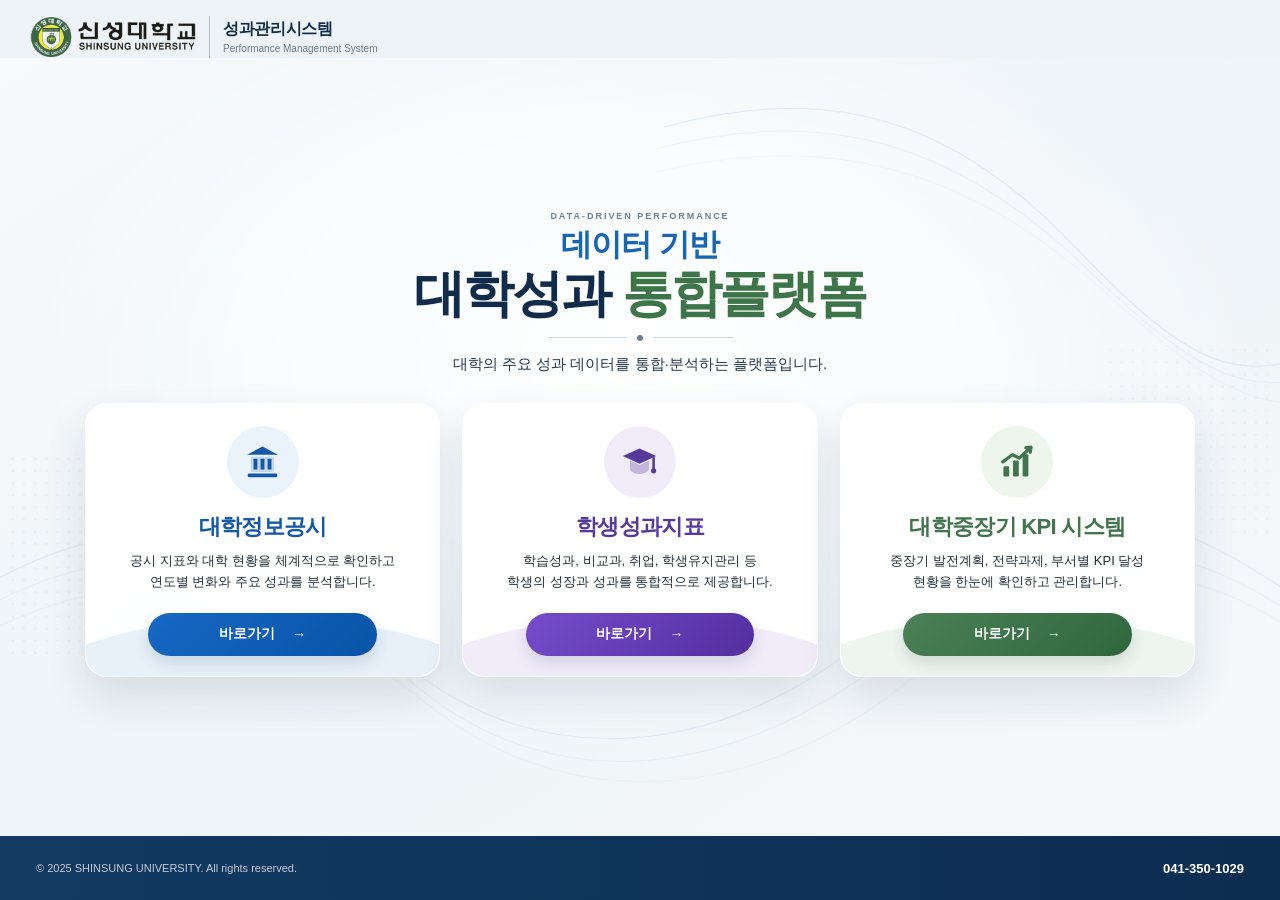
==== index.html @ 564b7c3f "Update index.html" ====
<!DOCTYPE html>
<html lang="ko">
<head>
  <meta charset="UTF-8">
  <meta name="viewport" content="width=device-width, initial-scale=1.0">
  <meta name="description" content="신성대학교 데이터 기반 대학성과 통합플랫폼">
  <title>신성대학교 대학성과 통합플랫폼</title>
  <link rel="stylesheet" href="style.css">
</head>
<body>
  <div class="portal-page">
    <header class="portal-header">
      <div class="brand-area">
        <img class="university-logo" src="logo.png" alt="신성대학교">
        <span class="brand-divider" aria-hidden="true"></span>
        <div class="system-name">
          <strong>성과관리시스템</strong>
          <span>Performance Management System</span>
        </div>
      </div>
    </header>

    <main class="portal-main">
      <svg class="background-art" viewBox="0 0 1600 900" preserveAspectRatio="none" aria-hidden="true">
        <defs>
          <linearGradient id="pageBg" x1="0" y1="0" x2="1" y2="1">
            <stop offset="0%" stop-color="#f8fafc"/>
            <stop offset="48%" stop-color="#eef4f8"/>
            <stop offset="100%" stop-color="#f5f8fa"/>
          </linearGradient>
          <radialGradient id="centerGlow" cx="50%" cy="38%" r="48%">
            <stop offset="0%" stop-color="#ffffff" stop-opacity=".96"/>
            <stop offset="55%" stop-color="#ffffff" stop-opacity=".64"/>
            <stop offset="100%" stop-color="#ffffff" stop-opacity="0"/>
          </radialGradient>
          <linearGradient id="waveBlue" x1="0" y1="0" x2="1" y2="1">
            <stop offset="0%" stop-color="#aecbe5" stop-opacity=".10"/>
            <stop offset="100%" stop-color="#91b5d6" stop-opacity=".32"/>
          </linearGradient>
          <pattern id="dotPattern" width="14" height="14" patternUnits="userSpaceOnUse">
            <circle cx="2" cy="2" r="1.2" fill="#a9bfd2" opacity=".38"/>
          </pattern>
        </defs>

        <rect width="1600" height="900" fill="url(#pageBg)"/>
        <rect width="1600" height="900" fill="url(#centerGlow)"/>

        <path d="M-80 645 C180 485, 310 550, 505 700 C680 835, 920 810, 1110 650 C1315 478, 1450 500, 1680 665"
              fill="none" stroke="#9ebfda" stroke-opacity=".20" stroke-width="1.4"/>
        <path d="M-90 675 C170 515, 330 580, 525 730 C700 860, 925 835, 1130 680 C1325 525, 1480 535, 1700 700"
              fill="none" stroke="#9ebfda" stroke-opacity=".14" stroke-width="1.2"/>
        <path d="M-100 705 C190 545, 345 610, 545 755 C720 880, 960 860, 1150 710 C1350 550, 1510 565, 1720 735"
              fill="none" stroke="#9ebfda" stroke-opacity=".10" stroke-width="1.2"/>

        <path d="M830 80 C1060 20, 1210 90, 1340 215 C1485 355, 1550 390, 1680 325"
              fill="none" stroke="#9ebfda" stroke-opacity=".23" stroke-width="1.4"/>
        <path d="M820 105 C1055 48, 1215 115, 1360 245 C1490 360, 1565 410, 1690 350"
              fill="none" stroke="#9ebfda" stroke-opacity=".15" stroke-width="1.2"/>
        <path d="M820 132 C1060 78, 1230 145, 1380 270 C1510 378, 1585 430, 1710 380"
              fill="none" stroke="#9ebfda" stroke-opacity=".10" stroke-width="1.1"/>

        <rect x="10" y="455" width="225" height="235" fill="url(#dotPattern)" opacity=".50"/>
        <rect x="1375" y="330" width="210" height="230" fill="url(#dotPattern)" opacity=".42"/>
      </svg>

      <section class="hero-copy" aria-labelledby="portal-title">
        <p class="eyebrow">DATA-DRIVEN PERFORMANCE</p>
        <h1 id="portal-title">
          <span>데이터 기반</span>
          대학성과 <em>통합플랫폼</em>
        </h1>
        <div class="title-rule" aria-hidden="true"><i></i></div>
        <p class="description">대학의 주요 성과 데이터를 통합·분석하는 플랫폼입니다.</p>
      </section>

      <section class="service-grid" aria-label="주요 시스템 바로가기">
        <article class="service-card blue-card">
          <div class="icon-circle">
            <svg viewBox="0 0 64 64" fill="none" aria-hidden="true">
              <path d="M32 7 8 20h48L32 7Z" fill="currentColor"/>
              <rect x="14" y="23" width="36" height="24" rx="3" fill="currentColor" opacity=".18"/>
              <rect x="18" y="26" width="6" height="17" rx="1" fill="currentColor"/>
              <rect x="29" y="26" width="6" height="17" rx="1" fill="currentColor"/>
              <rect x="40" y="26" width="6" height="17" rx="1" fill="currentColor"/>
              <rect x="9" y="49" width="46" height="6" rx="2" fill="currentColor"/>
            </svg>
          </div>
          <h2>대학정보공시</h2>
          <p>공시 지표와 대학 현황을 체계적으로 확인하고<br>연도별 변화와 주요 성과를 분석합니다.</p>
          <a href="https://app.powerbi.com/view?r=eyJrIjoiY2ZkOGFjMTYtNDg0Mi00NDZkLTliMjItMzZjOGU0MzM0Y2QyIiwidCI6IjliZThhN2JmLThkNTUtNDAwNi05ZTdmLWY5MWZkMWMyOTYxMSJ9&pageName=840dad815e2070e3724b" target="_blank" rel="noopener noreferrer">
            바로가기 <span>→</span>
          </a>
        </article>

        
        <article class="service-card purple-card">
          <div class="icon-circle">
            <svg viewBox="0 0 64 64" fill="none" aria-hidden="true">
              <path d="M32 10 6 22l26 12 26-12L32 10Z" fill="currentColor"/>
              <path d="M17 29v12c0 5 7 9 15 9s15-4 15-9V29L32 36 17 29Z" fill="currentColor" opacity=".30"/>
              <path d="M54 25v16" stroke="currentColor" stroke-width="4" stroke-linecap="round"/>
              <circle cx="54" cy="45" r="4" fill="currentColor"/>
            </svg>
          </div>
          <h2>학생성과지표</h2>
          <p>학습성과, 비교과, 취업, 학생유지관리 등<br>학생의 성장과 성과를 통합적으로 제공합니다.</p>
          <a href="https://app.powerbi.com/view?r=eyJrIjoiZDZhZWU0MGUtOGQ0My00NTRiLTliMzUtMmVjNWMxODRhMjM4IiwidCI6IjliZThhN2JmLThkNTUtNDAwNi05ZTdmLWY5MWZkMWMyOTYxMSJ9"
   target="_blank"
   rel="noopener noreferrer">
  바로가기 <span>→</span>
</a>
        </article>

        <article class="service-card green-card">
          <div class="icon-circle">
            <svg viewBox="0 0 64 64" fill="none" aria-hidden="true">
              <rect x="10" y="38" width="9" height="16" rx="2" fill="currentColor"/>
              <rect x="25" y="29" width="9" height="25" rx="2" fill="currentColor"/>
              <rect x="40" y="19" width="9" height="35" rx="2" fill="currentColor"/>
              <path d="M9 31 24 20l11 5 17-16" stroke="currentColor" stroke-width="5" stroke-linecap="round" stroke-linejoin="round"/>
              <path d="m45 9 8-1-1 8" stroke="currentColor" stroke-width="5" stroke-linecap="round" stroke-linejoin="round"/>
            </svg>
          </div>
          <h2>대학중장기 KPI 시스템</h2>
          <p>중장기 발전계획, 전략과제, 부서별 KPI 달성<br>현황을 한눈에 확인하고 관리합니다.</p>
          <a href="http://192.31.16.97:2100/" target="_blank" rel="noopener noreferrer">
            바로가기 <span>→</span>
          </a>
        </article>
      </section>
    </main>

    <footer class="portal-footer">
      <span>© 2025 SHINSUNG UNIVERSITY. All rights reserved.</span>
      <strong>041-350-1029</strong>
    </footer>
  </div>
</body>
</html>
---- style.css ----
:root{
  --navy:#102c4a;
  --blue:#1f61ad;
  --purple:#5b3f9c;
  --green:#3f7048;
  --muted:#606d7b;
  --footer:#0d3157;
  --shadow:0 18px 42px rgba(22,49,78,.12);
}
*{box-sizing:border-box}
html,body{margin:0;width:100%;height:100%;overflow:hidden}
body{
  font-family:"Pretendard","Noto Sans KR","Apple SD Gothic Neo","Malgun Gothic",sans-serif;
  color:#202d3e;
  background:#eef3f7;
}
a{color:inherit;text-decoration:none}
.portal-page{
  width:100vw;
  height:100vh;
  display:grid;
  grid-template-rows:auto 1fr auto;
  overflow:hidden;
}
.portal-header{
  position:relative;
  z-index:5;
  padding:16px 30px 0;
}
.brand-area{
  display:flex;
  align-items:center;
  gap:13px;
}
.university-logo{
  display:block;
  width:166px;
  height:auto;
}
.brand-divider{
  width:1px;
  height:42px;
  background:rgba(18,46,76,.28);
}
.system-name strong{
  display:block;
  color:var(--navy);
  font-size:16px;
  line-height:1.18;
  font-weight:800;
  letter-spacing:-.35px;
}
.system-name span{
  display:block;
  margin-top:4px;
  color:#6f7c8b;
  font-size:10px;
}
.portal-main{
  position:relative;
  min-height:0;
  padding:18px 32px 24px;
  display:flex;
  flex-direction:column;
  align-items:center;
  justify-content:center;
  overflow:hidden;
}
.background-art{
  position:absolute;
  inset:0;
  width:100%;
  height:100%;
}
.hero-copy{
  position:relative;
  z-index:2;
  width:min(840px,100%);
  margin-bottom:28px;
  text-align:center;
}
.eyebrow{
  margin:0 0 7px;
  color:#6f7f93;
  font-size:9px;
  font-weight:800;
  letter-spacing:.22em;
}
.hero-copy h1{
  margin:0;
  color:var(--navy);
  font-size:clamp(36px,4vw,56px);
  line-height:1.08;
  letter-spacing:-2.1px;
  font-weight:900;
}
.hero-copy h1 span{
  display:block;
  margin-bottom:4px;
  color:#1766b4;
  font-size:.60em;
  letter-spacing:-.8px;
}
.hero-copy h1 em{
  color:#3d7448;
  font-style:normal;
}
.title-rule{
  display:flex;
  align-items:center;
  gap:10px;
  width:185px;
  margin:14px auto 11px;
}
.title-rule::before,
.title-rule::after{
  content:"";
  flex:1;
  height:1px;
  background:rgba(35,61,88,.20);
}
.title-rule i{
  width:6px;
  height:6px;
  border-radius:50%;
  background:#6f7d8c;
}
.description{
  margin:0;
  color:#263849;
  font-size:15px;
  line-height:1.55;
}
.service-grid{
  position:relative;
  z-index:2;
  width:min(1110px,92vw);
  display:grid;
  grid-template-columns:repeat(3,1fr);
  gap:22px;
}
.service-card{
  min-height:245px;
  padding:22px 24px 20px;
  border:1px solid rgba(255,255,255,.90);
  border-radius:22px;
  background:rgba(255,255,255,.94);
  box-shadow:var(--shadow);
  display:flex;
  flex-direction:column;
  align-items:center;
  overflow:hidden;
  position:relative;
  transition:transform .2s ease, box-shadow .2s ease;
}
.service-card::after{
  content:"";
  position:absolute;
  left:-8%;
  right:-8%;
  bottom:-48px;
  height:105px;
  border-radius:50%;
  opacity:.24;
}
.blue-card::after{background:#9ec5eb}
.purple-card::after{background:#c4b0e9}
.green-card::after{background:#b7d6b9}
.service-card:hover{
  transform:translateY(-4px);
  box-shadow:0 24px 52px rgba(22,49,78,.16);
}
.icon-circle{
  width:72px;
  height:72px;
  margin-bottom:15px;
  border-radius:50%;
  display:grid;
  place-items:center;
}
.icon-circle svg{width:41px;height:41px}
.blue-card .icon-circle{color:#1459a6;background:#eaf3fc}
.purple-card .icon-circle{color:#573999;background:#f1ecf9}
.green-card .icon-circle{color:#42754d;background:#edf5ed}
.service-card h2{
  margin:0 0 8px;
  font-size:22px;
  line-height:1.3;
  letter-spacing:-.7px;
  text-align:center;
}
.blue-card h2{color:#1459a6}
.purple-card h2{color:#573999}
.green-card h2{color:#42754d}
.service-card p{
  margin:0 0 20px;
  color:#222d37;
  font-size:13px;
  line-height:1.65;
  text-align:center;
  flex:1;
}
.service-card a{
  position:relative;
  z-index:2;
  width:75%;
  min-height:43px;
  border-radius:999px;
  color:white;
  display:flex;
  align-items:center;
  justify-content:center;
  gap:17px;
  font-size:14px;
  font-weight:800;
  box-shadow:0 7px 15px rgba(24,49,77,.14);
}
.blue-card a{background:linear-gradient(135deg,#1768c4,#0753a7)}
.purple-card a{background:linear-gradient(135deg,#754dcc,#532e9e)}
.green-card a{background:linear-gradient(135deg,#4c8057,#2f673d)}
.portal-footer{
  min-height:64px;
  padding:0 36px;
  background:linear-gradient(90deg,#123a63,#0c2d50);
  color:white;
  display:flex;
  align-items:center;
  justify-content:space-between;
  gap:24px;
}
.portal-footer span{
  color:rgba(255,255,255,.74);
  font-size:11px;
}
.portal-footer strong{
  font-size:13px;
  font-weight:700;
}

@media(max-height:820px) and (min-width:901px){
  .portal-header{padding-top:10px}
  .university-logo{width:145px}
  .brand-divider{height:36px}
  .system-name strong{font-size:14px}
  .system-name span{font-size:9px}
  .portal-main{padding-top:8px;padding-bottom:15px}
  .hero-copy{margin-bottom:18px}
  .hero-copy h1{font-size:46px}
  .description{font-size:13px}
  .service-card{min-height:212px;padding:18px 20px 16px}
  .icon-circle{width:59px;height:59px;margin-bottom:10px}
  .icon-circle svg{width:34px;height:34px}
  .service-card h2{font-size:19px}
  .service-card p{font-size:12px;margin-bottom:14px}
  .service-card a{min-height:37px;font-size:12px}
  .portal-footer{min-height:50px}
}

@media(max-width:900px){
  html,body{height:auto;overflow-y:auto}
  .portal-page{height:auto;min-height:100vh}
  .portal-main{padding:48px 20px 38px}
  .service-grid{
    width:min(620px,92vw);
    grid-template-columns:1fr;
  }
  .portal-footer{
    padding:16px 20px;
    flex-direction:column;
    align-items:flex-start;
  }
}
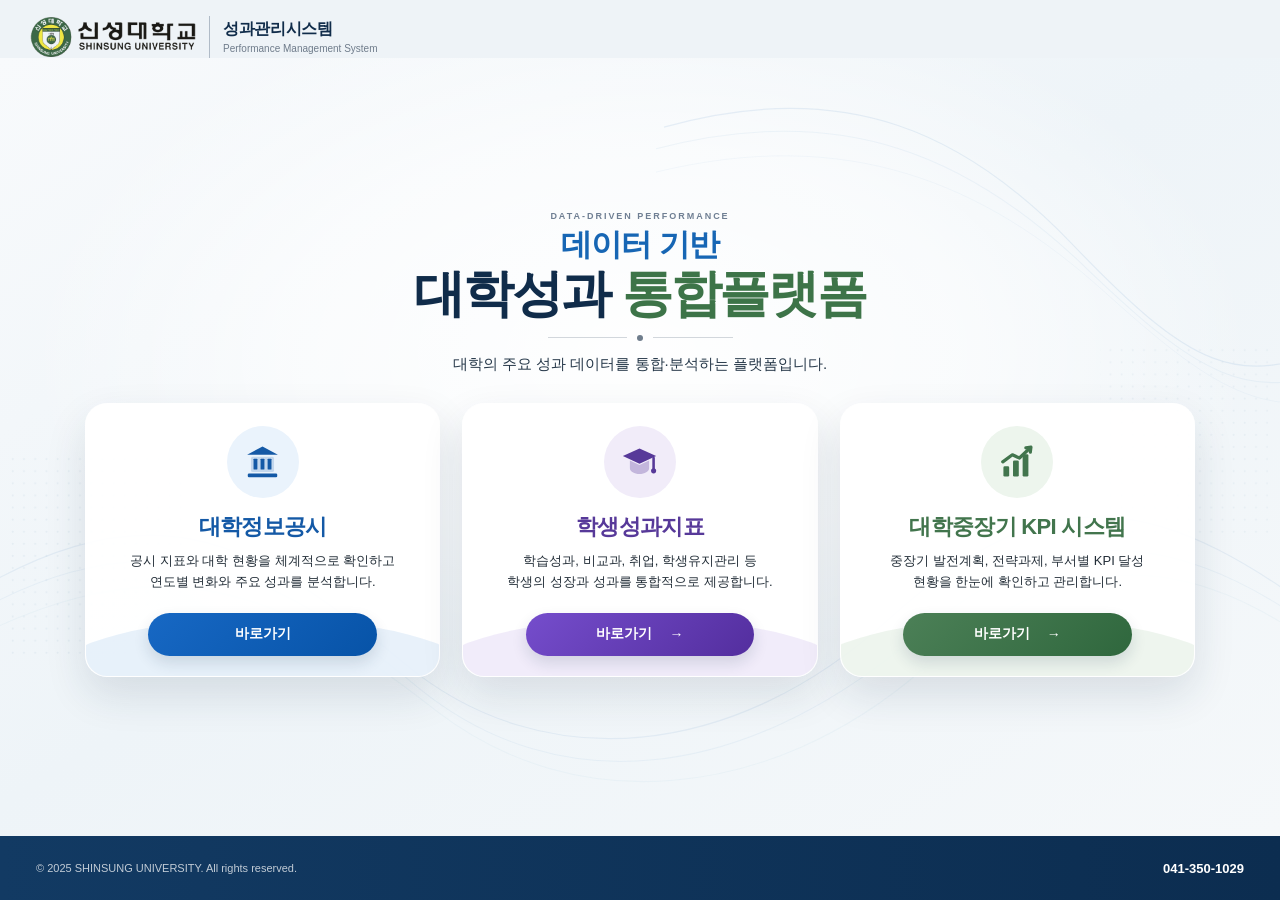
==== commit 14c07a34: "Update index.html" ====
--- a/index.html
+++ b/index.html
@@ -87,9 +87,9 @@
           </div>
           <h2>대학정보공시</h2>
           <p>공시 지표와 대학 현황을 체계적으로 확인하고<br>연도별 변화와 주요 성과를 분석합니다.</p>
-          <a href="https://app.powerbi.com/view?r=eyJrIjoiY2ZkOGFjMTYtNDg0Mi00NDZkLTliMjItMzZjOGU0MzM0Y2QyIiwidCI6IjliZThhN2JmLThkNTUtNDAwNi05ZTdmLWY5MWZkMWMyOTYxMSJ9&pageName=840dad815e2070e3724b" target="_blank" rel="noopener noreferrer">
-            바로가기 <span>→</span>
-          </a>
+          <a href="./dashboard.html">
+    바로가기
+</a>
         </article>
 
         
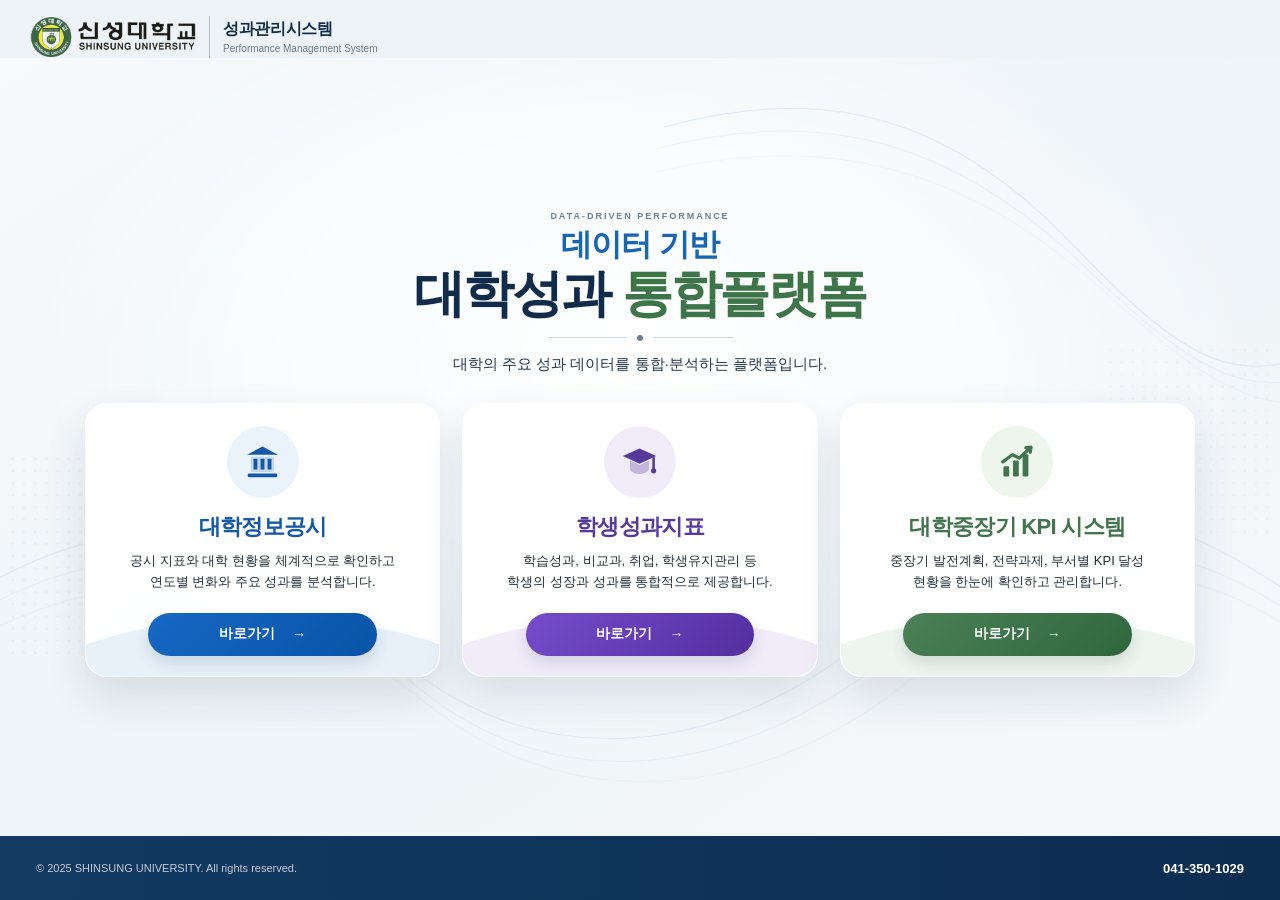
==== commit 1d44c7e9: "Update index.html" ====
--- a/index.html
+++ b/index.html
@@ -87,8 +87,10 @@
           </div>
           <h2>대학정보공시</h2>
           <p>공시 지표와 대학 현황을 체계적으로 확인하고<br>연도별 변화와 주요 성과를 분석합니다.</p>
-          <a href="./dashboard.html">
-    바로가기
+         <a href="./dashboard.html"
+   target="_blank"
+   rel="noopener noreferrer">
+  바로가기 <span>→</span>
 </a>
         </article>
 
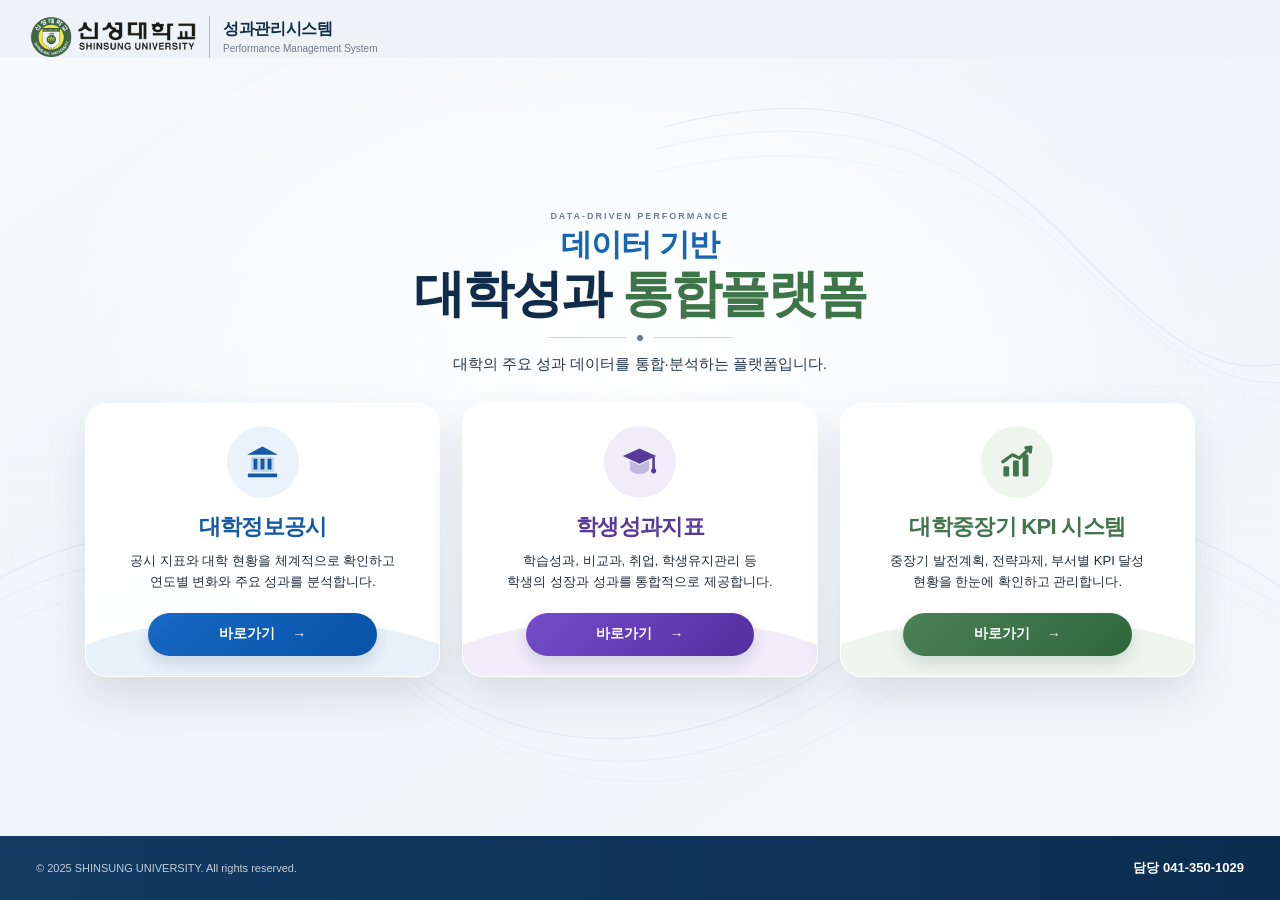
==== commit b8224b5f: "Update index.html" ====
--- a/index.html
+++ b/index.html
@@ -87,7 +87,7 @@
           </div>
           <h2>대학정보공시</h2>
           <p>공시 지표와 대학 현황을 체계적으로 확인하고<br>연도별 변화와 주요 성과를 분석합니다.</p>
-         <a href="./dashboard.html"
+         <a href="https://shinsungir.github.io/shinsungir/dashboard.html"
    target="_blank"
    rel="noopener noreferrer">
   바로가기 <span>→</span>
@@ -134,7 +134,7 @@
 
     <footer class="portal-footer">
       <span>© 2025 SHINSUNG UNIVERSITY. All rights reserved.</span>
-      <strong>041-350-1029</strong>
+      <strong>담당 041-350-1029</strong>
     </footer>
   </div>
 </body>
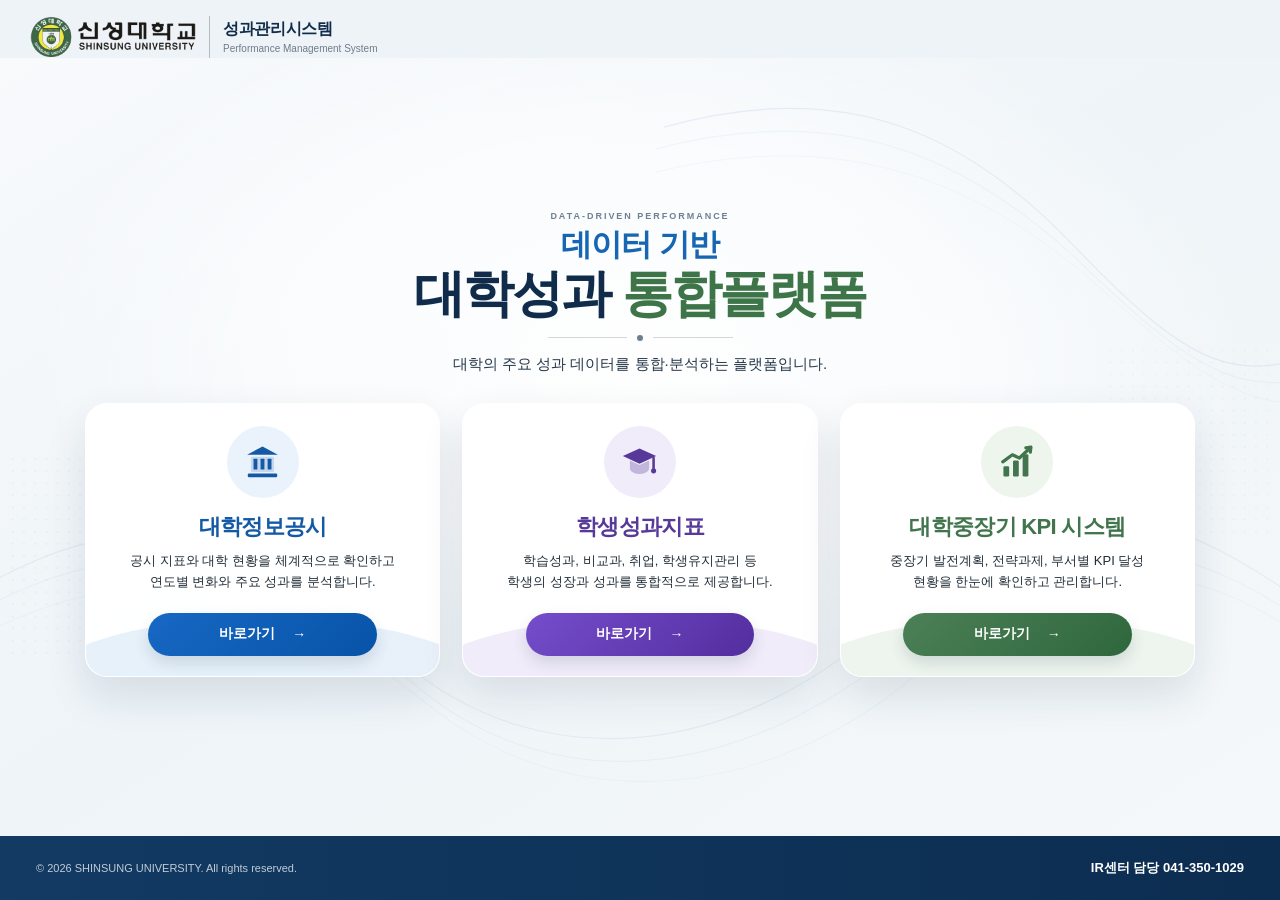
==== commit 1966286f: "Update index.html" ====
--- a/index.html
+++ b/index.html
@@ -125,7 +125,7 @@
           </div>
           <h2>대학중장기 KPI 시스템</h2>
           <p>중장기 발전계획, 전략과제, 부서별 KPI 달성<br>현황을 한눈에 확인하고 관리합니다.</p>
-          <a href="http://192.31.16.97:2100/" target="_blank" rel="noopener noreferrer">
+          <a href="https://kpi.shinsung.ac.kr/" target="_blank" rel="noopener noreferrer">
             바로가기 <span>→</span>
           </a>
         </article>
@@ -133,8 +133,8 @@
     </main>
 
     <footer class="portal-footer">
-      <span>© 2025 SHINSUNG UNIVERSITY. All rights reserved.</span>
-      <strong>담당 041-350-1029</strong>
+      <span>© 2026 SHINSUNG UNIVERSITY. All rights reserved.</span>
+      <strong> IR센터 담당 041-350-1029</strong>
     </footer>
   </div>
 </body>
